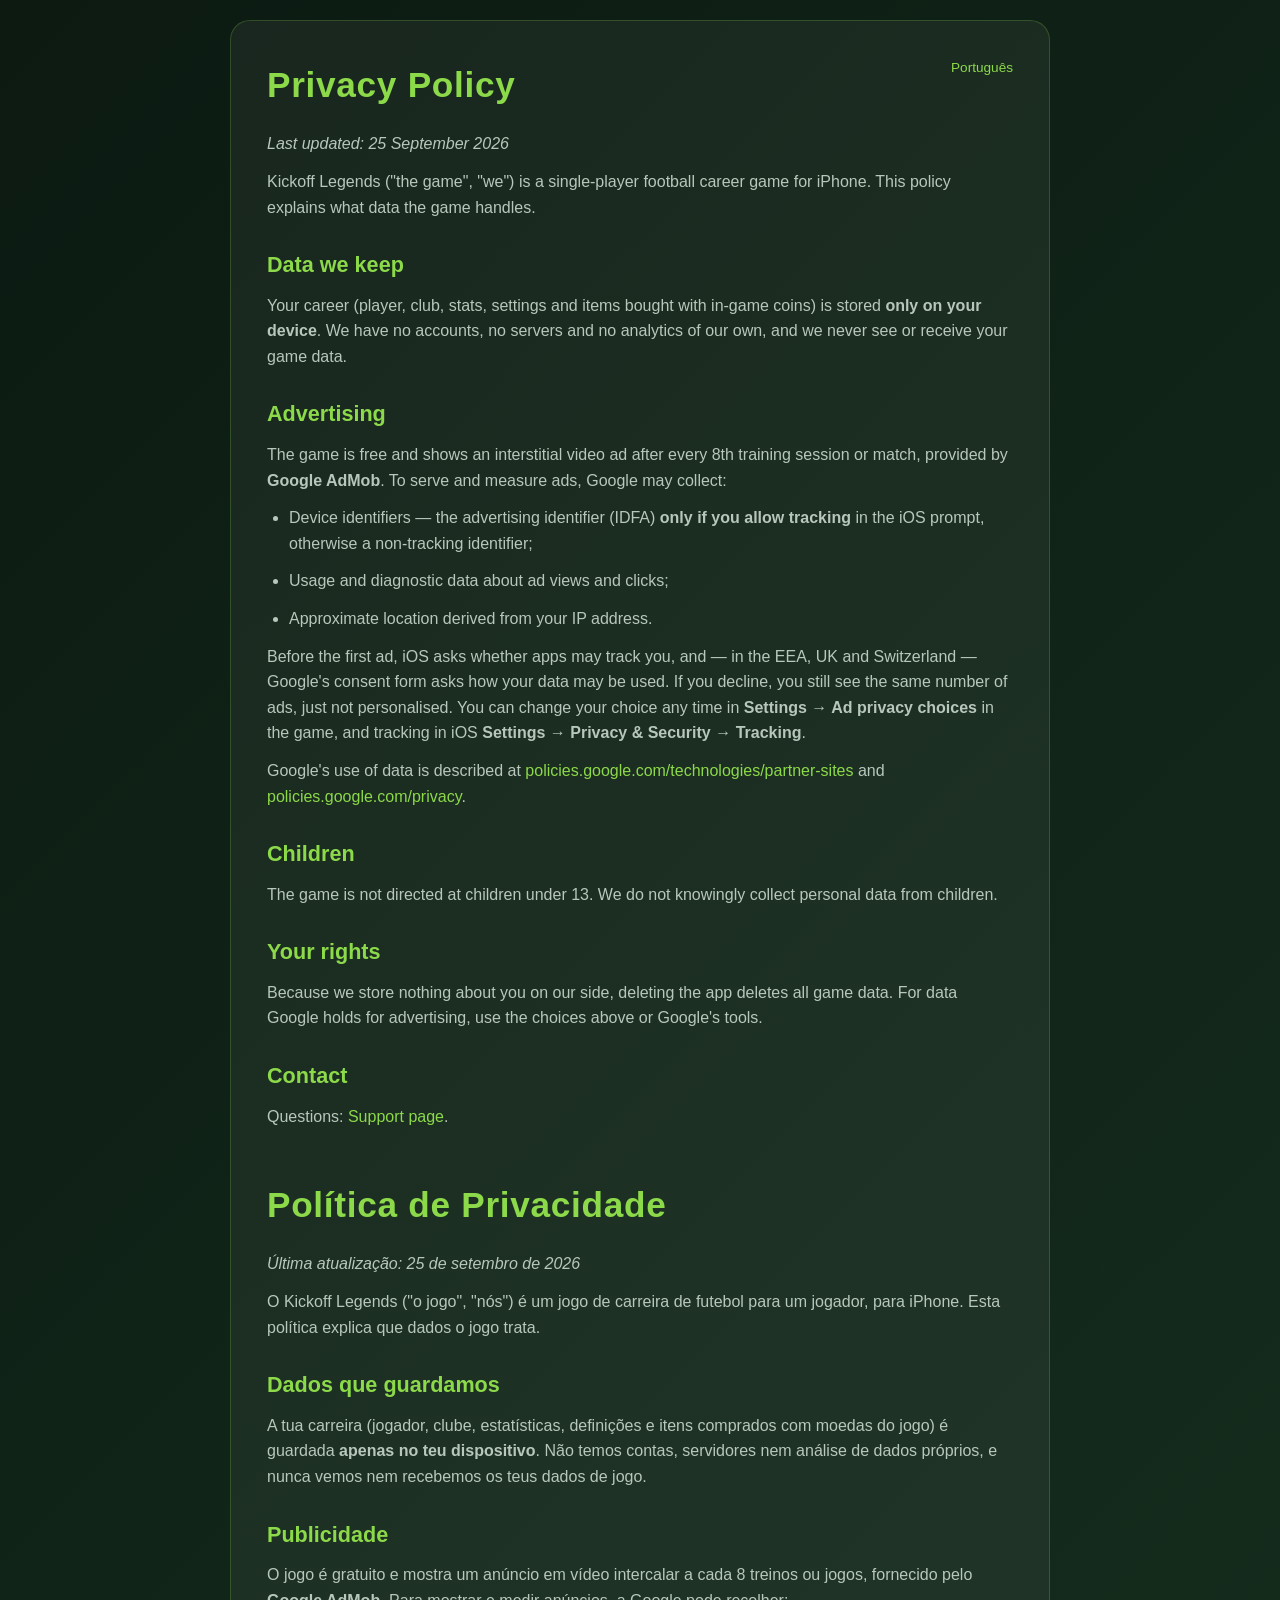
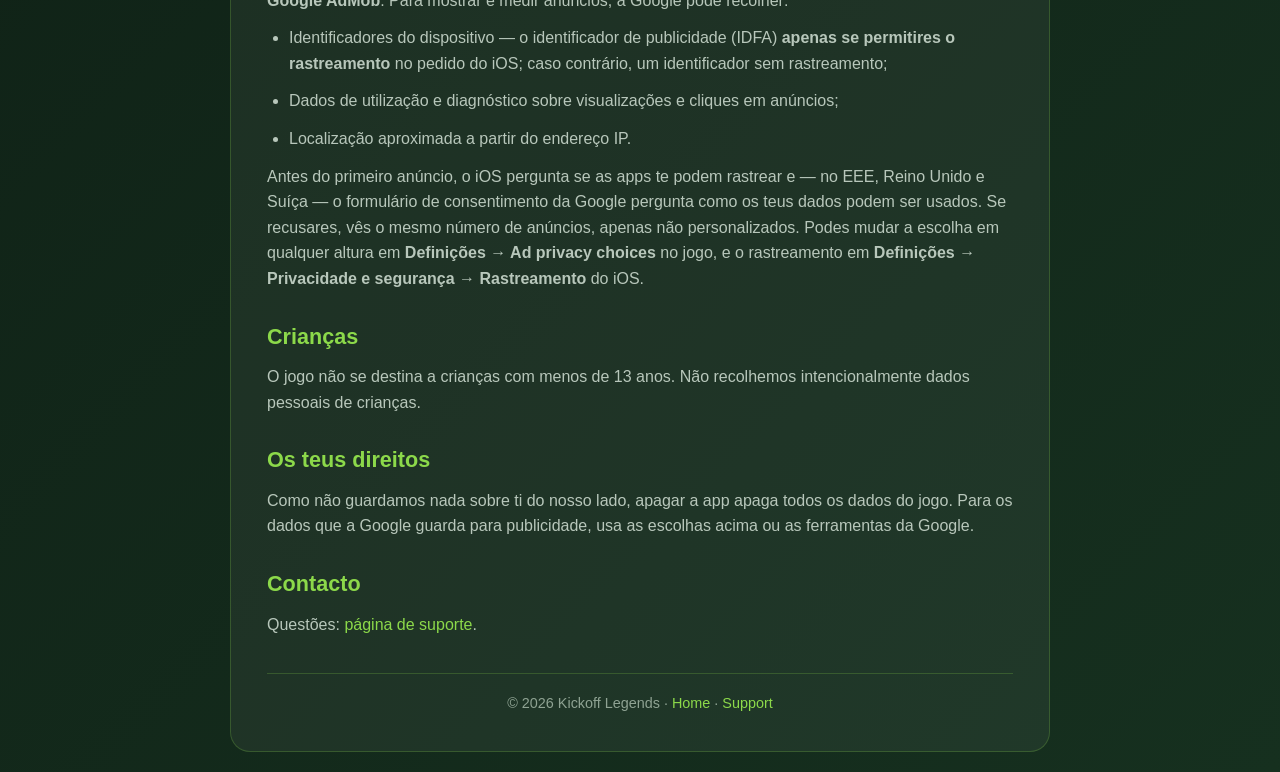
==== privacy.html @ 9c55858b "Public site: home, support, privacy policy (EN/PT, AdMob), app-ads.txt Co-Authored-By: Claude Opus 5" ====
<!DOCTYPE html>
<html lang="en"><head><meta charset="UTF-8"><meta name="viewport" content="width=device-width, initial-scale=1.0">
<title>Kickoff Legends — Privacy Policy</title><link rel="icon" href="icon.png"><link rel="stylesheet" href="style.css"></head>
<body><div class="container">
<a class="lang" href="#pt">Português</a>
<h1>Privacy Policy</h1>
<p><i>Last updated: 25 September 2026</i></p>
<p>Kickoff Legends ("the game", "we") is a single-player football career game for iPhone. This policy explains what data the game handles.</p>
<h2>Data we keep</h2>
<p>Your career (player, club, stats, settings and items bought with in-game coins) is stored <b>only on your device</b>. We have no accounts, no servers and no analytics of our own, and we never see or receive your game data.</p>
<h2>Advertising</h2>
<p>The game is free and shows an interstitial video ad after every 8th training session or match, provided by <b>Google AdMob</b>. To serve and measure ads, Google may collect:</p>
<ul><li>Device identifiers — the advertising identifier (IDFA) <b>only if you allow tracking</b> in the iOS prompt, otherwise a non-tracking identifier;</li><li>Usage and diagnostic data about ad views and clicks;</li><li>Approximate location derived from your IP address.</li></ul>
<p>Before the first ad, iOS asks whether apps may track you, and — in the EEA, UK and Switzerland — Google's consent form asks how your data may be used. If you decline, you still see the same number of ads, just not personalised. You can change your choice any time in <b>Settings → Ad privacy choices</b> in the game, and tracking in iOS <b>Settings → Privacy &amp; Security → Tracking</b>.</p>
<p>Google's use of data is described at <a href="https://policies.google.com/technologies/partner-sites">policies.google.com/technologies/partner-sites</a> and <a href="https://policies.google.com/privacy">policies.google.com/privacy</a>.</p>
<h2>Children</h2>
<p>The game is not directed at children under 13. We do not knowingly collect personal data from children.</p>
<h2>Your rights</h2>
<p>Because we store nothing about you on our side, deleting the app deletes all game data. For data Google holds for advertising, use the choices above or Google's tools.</p>
<h2>Contact</h2>
<p>Questions: <a href="support.html">Support page</a>.</p>

<h1 id="pt" style="margin-top:48px">Política de Privacidade</h1>
<p><i>Última atualização: 25 de setembro de 2026</i></p>
<p>O Kickoff Legends ("o jogo", "nós") é um jogo de carreira de futebol para um jogador, para iPhone. Esta política explica que dados o jogo trata.</p>
<h2>Dados que guardamos</h2>
<p>A tua carreira (jogador, clube, estatísticas, definições e itens comprados com moedas do jogo) é guardada <b>apenas no teu dispositivo</b>. Não temos contas, servidores nem análise de dados próprios, e nunca vemos nem recebemos os teus dados de jogo.</p>
<h2>Publicidade</h2>
<p>O jogo é gratuito e mostra um anúncio em vídeo intercalar a cada 8 treinos ou jogos, fornecido pelo <b>Google AdMob</b>. Para mostrar e medir anúncios, a Google pode recolher:</p>
<ul><li>Identificadores do dispositivo — o identificador de publicidade (IDFA) <b>apenas se permitires o rastreamento</b> no pedido do iOS; caso contrário, um identificador sem rastreamento;</li><li>Dados de utilização e diagnóstico sobre visualizações e cliques em anúncios;</li><li>Localização aproximada a partir do endereço IP.</li></ul>
<p>Antes do primeiro anúncio, o iOS pergunta se as apps te podem rastrear e — no EEE, Reino Unido e Suíça — o formulário de consentimento da Google pergunta como os teus dados podem ser usados. Se recusares, vês o mesmo número de anúncios, apenas não personalizados. Podes mudar a escolha em qualquer altura em <b>Definições → Ad privacy choices</b> no jogo, e o rastreamento em <b>Definições → Privacidade e segurança → Rastreamento</b> do iOS.</p>
<h2>Crianças</h2>
<p>O jogo não se destina a crianças com menos de 13 anos. Não recolhemos intencionalmente dados pessoais de crianças.</p>
<h2>Os teus direitos</h2>
<p>Como não guardamos nada sobre ti do nosso lado, apagar a app apaga todos os dados do jogo. Para os dados que a Google guarda para publicidade, usa as escolhas acima ou as ferramentas da Google.</p>
<h2>Contacto</h2>
<p>Questões: <a href="support.html">página de suporte</a>.</p>
<footer>© 2026 Kickoff Legends · <a href="index.html">Home</a> · <a href="support.html">Support</a></footer>
</div></body></html>
---- style.css ----
* { margin: 0; padding: 0; box-sizing: border-box; }
:root { --bg1: #0c1a12; --bg2: #16301f; --ink: #eef3ee; --soft: #b8c7bb; --acc: #8cd94a; --gold: #ffd23f; --card: rgba(255,255,255,.05); --edge: rgba(140,217,74,.22); }
body { font-family: -apple-system, BlinkMacSystemFont, 'Segoe UI', Roboto, Ubuntu, sans-serif; background: linear-gradient(135deg, var(--bg1), var(--bg2)); color: var(--ink); line-height: 1.6; padding: 20px; min-height: 100vh; }
.container { max-width: 820px; margin: 0 auto; background: var(--card); border: 1px solid var(--edge); border-radius: 20px; padding: 36px; }
h1 { color: var(--acc); font-size: 2.2em; letter-spacing: .02em; margin-bottom: 18px; }
h2 { color: var(--acc); font-size: 1.35em; margin: 28px 0 10px; }
h3 { color: var(--gold); font-size: 1.05em; margin: 18px 0 6px; }
p, li { color: var(--soft); margin-bottom: 12px; }
ul { margin-left: 22px; }
a { color: var(--acc); text-decoration: none; } a:hover { text-decoration: underline; }
.hero { display: flex; gap: 24px; align-items: center; flex-wrap: wrap; margin-bottom: 10px; }
.hero img { width: 128px; height: 128px; border-radius: 28px; box-shadow: 0 10px 30px rgba(0,0,0,.4); }
.tag { color: var(--gold); font-weight: 800; letter-spacing: .12em; font-size: .8em; text-transform: uppercase; }
.box { background: rgba(140,217,74,.08); border-radius: 12px; padding: 16px 18px; margin: 16px 0; }
.links { display: flex; gap: 12px; flex-wrap: wrap; margin-top: 18px; }
.btn { display: inline-block; padding: 10px 18px; border-radius: 12px; background: var(--acc); color: #10200a; font-weight: 800; }
.btn.ghost { background: transparent; border: 1px solid var(--edge); color: var(--ink); }
footer { text-align: center; margin-top: 36px; padding-top: 18px; border-top: 1px solid var(--edge); color: #8fa393; font-size: .9em; }
.lang { float: right; font-size: .85em; }
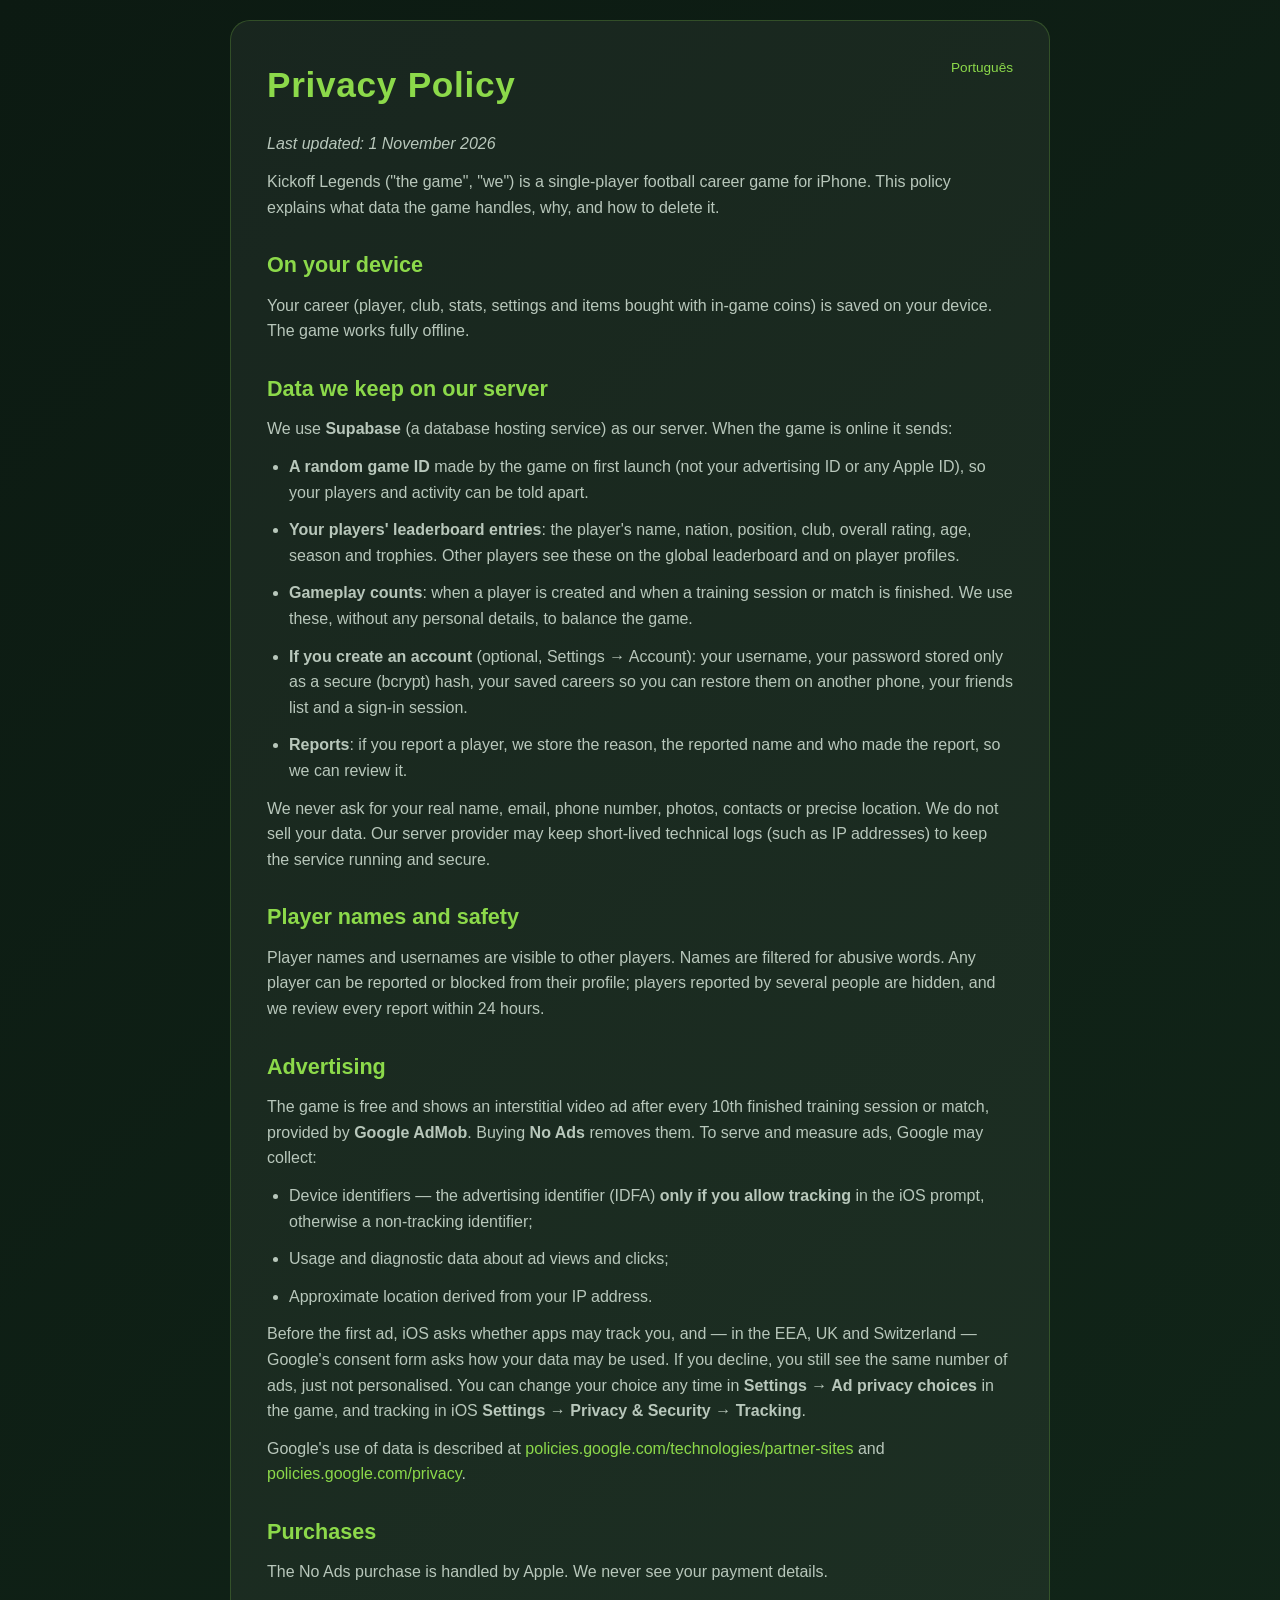
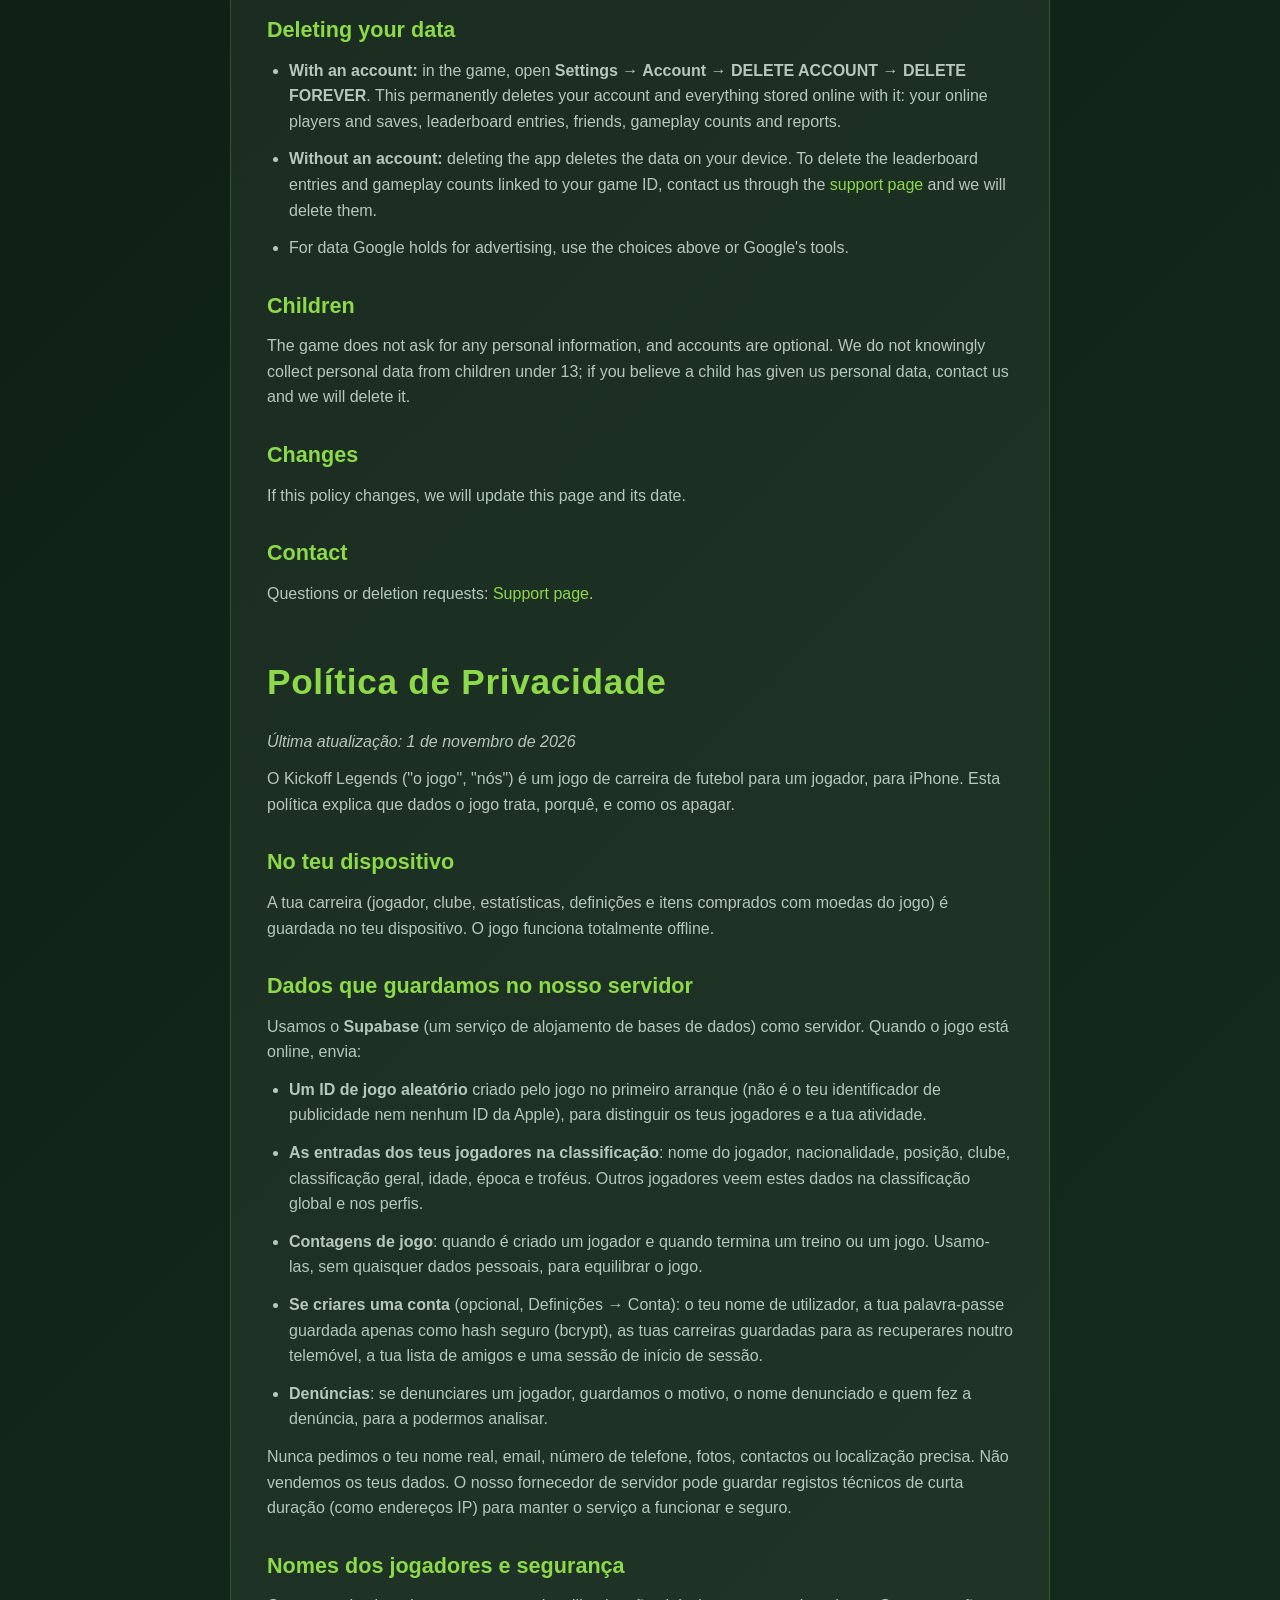
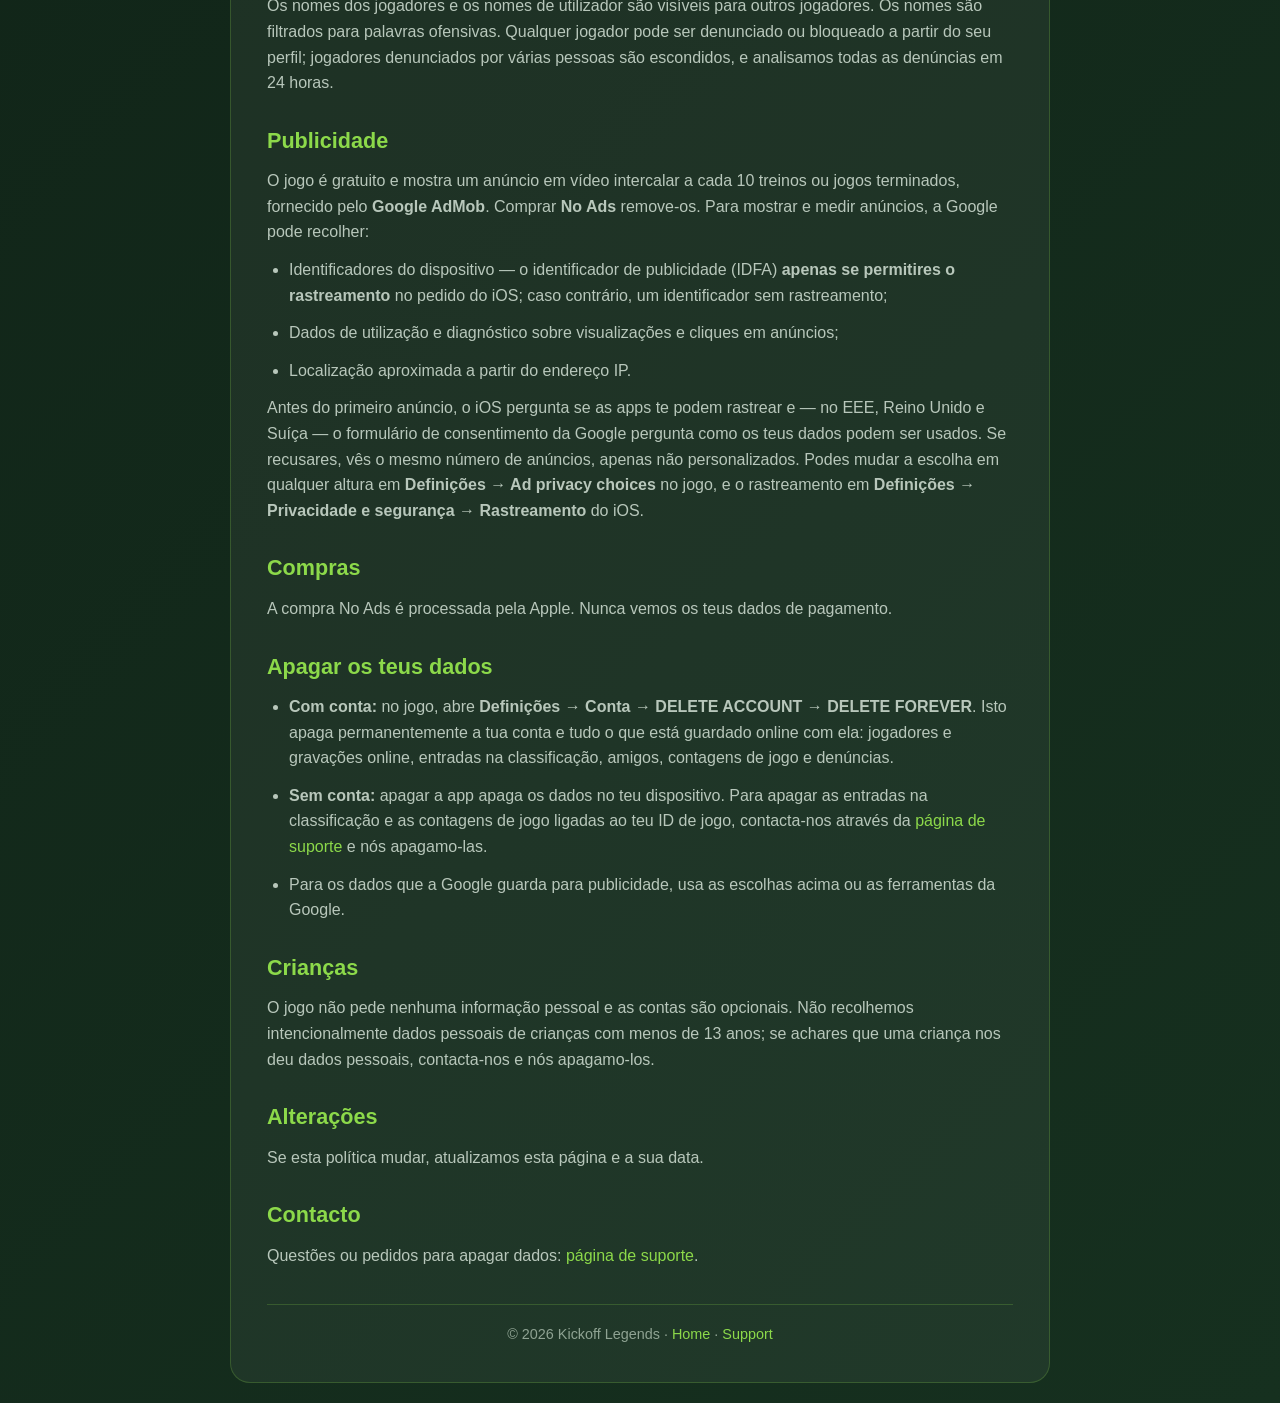
==== commit 8e5a8f83: "Privacy policy and support: accounts, Supabase, account deletion The policy said the game keeps noth" ====
--- a/privacy.html
+++ b/privacy.html
@@ -4,36 +4,94 @@
 <body><div class="container">
 <a class="lang" href="#pt">Português</a>
 <h1>Privacy Policy</h1>
-<p><i>Last updated: 25 September 2026</i></p>
-<p>Kickoff Legends ("the game", "we") is a single-player football career game for iPhone. This policy explains what data the game handles.</p>
-<h2>Data we keep</h2>
-<p>Your career (player, club, stats, settings and items bought with in-game coins) is stored <b>only on your device</b>. We have no accounts, no servers and no analytics of our own, and we never see or receive your game data.</p>
+<p><i>Last updated: 1 November 2026</i></p>
+<p>Kickoff Legends ("the game", "we") is a single-player football career game for iPhone. This policy explains what data the game handles, why, and how to delete it.</p>
+
+<h2>On your device</h2>
+<p>Your career (player, club, stats, settings and items bought with in-game coins) is saved on your device. The game works fully offline.</p>
+
+<h2>Data we keep on our server</h2>
+<p>We use <b>Supabase</b> (a database hosting service) as our server. When the game is online it sends:</p>
+<ul>
+<li><b>A random game ID</b> made by the game on first launch (not your advertising ID or any Apple ID), so your players and activity can be told apart.</li>
+<li><b>Your players' leaderboard entries</b>: the player's name, nation, position, club, overall rating, age, season and trophies. Other players see these on the global leaderboard and on player profiles.</li>
+<li><b>Gameplay counts</b>: when a player is created and when a training session or match is finished. We use these, without any personal details, to balance the game.</li>
+<li><b>If you create an account</b> (optional, Settings → Account): your username, your password stored only as a secure (bcrypt) hash, your saved careers so you can restore them on another phone, your friends list and a sign-in session.</li>
+<li><b>Reports</b>: if you report a player, we store the reason, the reported name and who made the report, so we can review it.</li>
+</ul>
+<p>We never ask for your real name, email, phone number, photos, contacts or precise location. We do not sell your data. Our server provider may keep short-lived technical logs (such as IP addresses) to keep the service running and secure.</p>
+
+<h2>Player names and safety</h2>
+<p>Player names and usernames are visible to other players. Names are filtered for abusive words. Any player can be reported or blocked from their profile; players reported by several people are hidden, and we review every report within 24 hours.</p>
+
 <h2>Advertising</h2>
-<p>The game is free and shows an interstitial video ad after every 8th training session or match, provided by <b>Google AdMob</b>. To serve and measure ads, Google may collect:</p>
+<p>The game is free and shows an interstitial video ad after every 10th finished training session or match, provided by <b>Google AdMob</b>. Buying <b>No Ads</b> removes them. To serve and measure ads, Google may collect:</p>
 <ul><li>Device identifiers — the advertising identifier (IDFA) <b>only if you allow tracking</b> in the iOS prompt, otherwise a non-tracking identifier;</li><li>Usage and diagnostic data about ad views and clicks;</li><li>Approximate location derived from your IP address.</li></ul>
 <p>Before the first ad, iOS asks whether apps may track you, and — in the EEA, UK and Switzerland — Google's consent form asks how your data may be used. If you decline, you still see the same number of ads, just not personalised. You can change your choice any time in <b>Settings → Ad privacy choices</b> in the game, and tracking in iOS <b>Settings → Privacy &amp; Security → Tracking</b>.</p>
 <p>Google's use of data is described at <a href="https://policies.google.com/technologies/partner-sites">policies.google.com/technologies/partner-sites</a> and <a href="https://policies.google.com/privacy">policies.google.com/privacy</a>.</p>
+
+<h2>Purchases</h2>
+<p>The No Ads purchase is handled by Apple. We never see your payment details.</p>
+
+<h2>Deleting your data</h2>
+<ul>
+<li><b>With an account:</b> in the game, open <b>Settings → Account → DELETE ACCOUNT → DELETE FOREVER</b>. This permanently deletes your account and everything stored online with it: your online players and saves, leaderboard entries, friends, gameplay counts and reports.</li>
+<li><b>Without an account:</b> deleting the app deletes the data on your device. To delete the leaderboard entries and gameplay counts linked to your game ID, contact us through the <a href="support.html">support page</a> and we will delete them.</li>
+<li>For data Google holds for advertising, use the choices above or Google's tools.</li>
+</ul>
+
 <h2>Children</h2>
-<p>The game is not directed at children under 13. We do not knowingly collect personal data from children.</p>
-<h2>Your rights</h2>
-<p>Because we store nothing about you on our side, deleting the app deletes all game data. For data Google holds for advertising, use the choices above or Google's tools.</p>
+<p>The game does not ask for any personal information, and accounts are optional. We do not knowingly collect personal data from children under 13; if you believe a child has given us personal data, contact us and we will delete it.</p>
+
+<h2>Changes</h2>
+<p>If this policy changes, we will update this page and its date.</p>
+
 <h2>Contact</h2>
-<p>Questions: <a href="support.html">Support page</a>.</p>
+<p>Questions or deletion requests: <a href="support.html">Support page</a>.</p>
 
 <h1 id="pt" style="margin-top:48px">Política de Privacidade</h1>
-<p><i>Última atualização: 25 de setembro de 2026</i></p>
-<p>O Kickoff Legends ("o jogo", "nós") é um jogo de carreira de futebol para um jogador, para iPhone. Esta política explica que dados o jogo trata.</p>
-<h2>Dados que guardamos</h2>
-<p>A tua carreira (jogador, clube, estatísticas, definições e itens comprados com moedas do jogo) é guardada <b>apenas no teu dispositivo</b>. Não temos contas, servidores nem análise de dados próprios, e nunca vemos nem recebemos os teus dados de jogo.</p>
+<p><i>Última atualização: 1 de novembro de 2026</i></p>
+<p>O Kickoff Legends ("o jogo", "nós") é um jogo de carreira de futebol para um jogador, para iPhone. Esta política explica que dados o jogo trata, porquê, e como os apagar.</p>
+
+<h2>No teu dispositivo</h2>
+<p>A tua carreira (jogador, clube, estatísticas, definições e itens comprados com moedas do jogo) é guardada no teu dispositivo. O jogo funciona totalmente offline.</p>
+
+<h2>Dados que guardamos no nosso servidor</h2>
+<p>Usamos o <b>Supabase</b> (um serviço de alojamento de bases de dados) como servidor. Quando o jogo está online, envia:</p>
+<ul>
+<li><b>Um ID de jogo aleatório</b> criado pelo jogo no primeiro arranque (não é o teu identificador de publicidade nem nenhum ID da Apple), para distinguir os teus jogadores e a tua atividade.</li>
+<li><b>As entradas dos teus jogadores na classificação</b>: nome do jogador, nacionalidade, posição, clube, classificação geral, idade, época e troféus. Outros jogadores veem estes dados na classificação global e nos perfis.</li>
+<li><b>Contagens de jogo</b>: quando é criado um jogador e quando termina um treino ou um jogo. Usamo-las, sem quaisquer dados pessoais, para equilibrar o jogo.</li>
+<li><b>Se criares uma conta</b> (opcional, Definições → Conta): o teu nome de utilizador, a tua palavra-passe guardada apenas como hash seguro (bcrypt), as tuas carreiras guardadas para as recuperares noutro telemóvel, a tua lista de amigos e uma sessão de início de sessão.</li>
+<li><b>Denúncias</b>: se denunciares um jogador, guardamos o motivo, o nome denunciado e quem fez a denúncia, para a podermos analisar.</li>
+</ul>
+<p>Nunca pedimos o teu nome real, email, número de telefone, fotos, contactos ou localização precisa. Não vendemos os teus dados. O nosso fornecedor de servidor pode guardar registos técnicos de curta duração (como endereços IP) para manter o serviço a funcionar e seguro.</p>
+
+<h2>Nomes dos jogadores e segurança</h2>
+<p>Os nomes dos jogadores e os nomes de utilizador são visíveis para outros jogadores. Os nomes são filtrados para palavras ofensivas. Qualquer jogador pode ser denunciado ou bloqueado a partir do seu perfil; jogadores denunciados por várias pessoas são escondidos, e analisamos todas as denúncias em 24 horas.</p>
+
 <h2>Publicidade</h2>
-<p>O jogo é gratuito e mostra um anúncio em vídeo intercalar a cada 8 treinos ou jogos, fornecido pelo <b>Google AdMob</b>. Para mostrar e medir anúncios, a Google pode recolher:</p>
+<p>O jogo é gratuito e mostra um anúncio em vídeo intercalar a cada 10 treinos ou jogos terminados, fornecido pelo <b>Google AdMob</b>. Comprar <b>No Ads</b> remove-os. Para mostrar e medir anúncios, a Google pode recolher:</p>
 <ul><li>Identificadores do dispositivo — o identificador de publicidade (IDFA) <b>apenas se permitires o rastreamento</b> no pedido do iOS; caso contrário, um identificador sem rastreamento;</li><li>Dados de utilização e diagnóstico sobre visualizações e cliques em anúncios;</li><li>Localização aproximada a partir do endereço IP.</li></ul>
 <p>Antes do primeiro anúncio, o iOS pergunta se as apps te podem rastrear e — no EEE, Reino Unido e Suíça — o formulário de consentimento da Google pergunta como os teus dados podem ser usados. Se recusares, vês o mesmo número de anúncios, apenas não personalizados. Podes mudar a escolha em qualquer altura em <b>Definições → Ad privacy choices</b> no jogo, e o rastreamento em <b>Definições → Privacidade e segurança → Rastreamento</b> do iOS.</p>
+
+<h2>Compras</h2>
+<p>A compra No Ads é processada pela Apple. Nunca vemos os teus dados de pagamento.</p>
+
+<h2>Apagar os teus dados</h2>
+<ul>
+<li><b>Com conta:</b> no jogo, abre <b>Definições → Conta → DELETE ACCOUNT → DELETE FOREVER</b>. Isto apaga permanentemente a tua conta e tudo o que está guardado online com ela: jogadores e gravações online, entradas na classificação, amigos, contagens de jogo e denúncias.</li>
+<li><b>Sem conta:</b> apagar a app apaga os dados no teu dispositivo. Para apagar as entradas na classificação e as contagens de jogo ligadas ao teu ID de jogo, contacta-nos através da <a href="support.html">página de suporte</a> e nós apagamo-las.</li>
+<li>Para os dados que a Google guarda para publicidade, usa as escolhas acima ou as ferramentas da Google.</li>
+</ul>
+
 <h2>Crianças</h2>
-<p>O jogo não se destina a crianças com menos de 13 anos. Não recolhemos intencionalmente dados pessoais de crianças.</p>
-<h2>Os teus direitos</h2>
-<p>Como não guardamos nada sobre ti do nosso lado, apagar a app apaga todos os dados do jogo. Para os dados que a Google guarda para publicidade, usa as escolhas acima ou as ferramentas da Google.</p>
+<p>O jogo não pede nenhuma informação pessoal e as contas são opcionais. Não recolhemos intencionalmente dados pessoais de crianças com menos de 13 anos; se achares que uma criança nos deu dados pessoais, contacta-nos e nós apagamo-los.</p>
+
+<h2>Alterações</h2>
+<p>Se esta política mudar, atualizamos esta página e a sua data.</p>
+
 <h2>Contacto</h2>
-<p>Questões: <a href="support.html">página de suporte</a>.</p>
+<p>Questões ou pedidos para apagar dados: <a href="support.html">página de suporte</a>.</p>
 <footer>© 2026 Kickoff Legends · <a href="index.html">Home</a> · <a href="support.html">Support</a></footer>
 </div></body></html>
